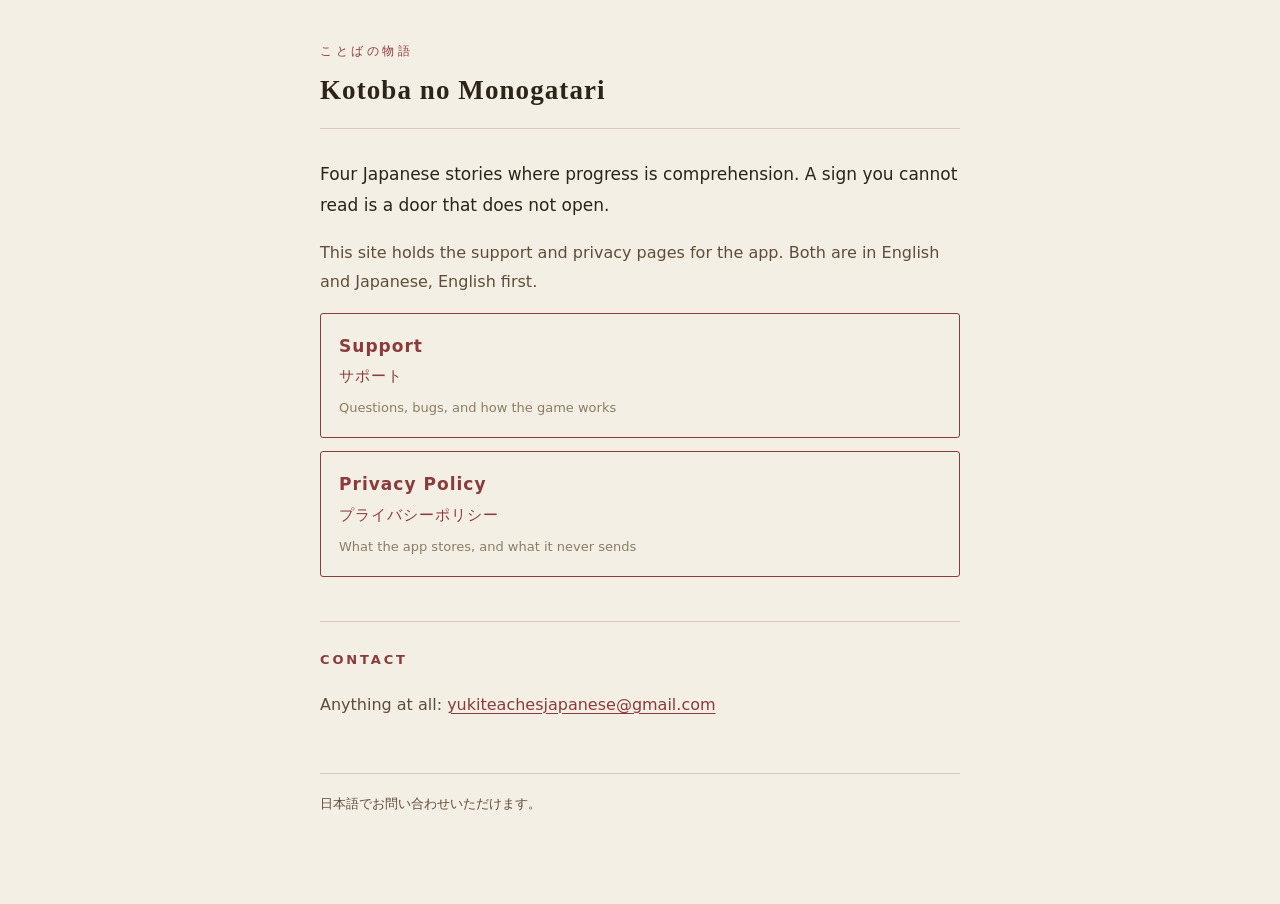
==== index.html @ 6cbe2940 "The support and privacy pages the App Store links to Both required by App Store Connect, both opened" ====
<!DOCTYPE html>
<html lang="en">
<head>
<meta charset="utf-8">
<meta name="viewport" content="width=device-width, initial-scale=1">
<title>ことばの物語 — Kotoba no Monogatari</title>
<meta name="description" content="Support and privacy information for ことばの物語 (Kotoba no Monogatari), a collection of Japanese-language reading games.">
<link rel="stylesheet" href="style.css">
</head>
<body>
<main>

<header>
  <p class="eyebrow">ことばの物語</p>
  <h1>Kotoba no Monogatari</h1>
</header>

<p class="lead">Four Japanese stories where progress is comprehension. A sign you
cannot read is a door that does not open.</p>

<p>This site holds the support and privacy pages for the app. Both are in
English and Japanese, English first.</p>

<a class="card" href="support.html"><b>Support</b><i>サポート</i>
  <span>Questions, bugs, and how the game works</span></a>

<a class="card" href="privacy.html"><b>Privacy Policy</b><i>プライバシーポリシー</i>
  <span>What the app stores, and what it never sends</span></a>

<h2>Contact</h2>
<p>Anything at all: <a href="mailto:yukiteachesjapanese@gmail.com">yukiteachesjapanese@gmail.com</a></p>

<footer>
  <p>日本語でお問い合わせいただけます。</p>
</footer>

</main>
</body>
</html>
---- style.css ----
/* ことばの物語 — the pages the App Store links to.

   Deliberately plain and deliberately self-contained: no fonts, no scripts, no
   analytics, nothing fetched from anywhere. A privacy policy that phones a
   third party on load is its own small joke, and this one promises it does not
   happen, so the page had better not do it. */

:root {
  --paper: #f4efe4;
  --ink:   #2c2418;
  --soft:  #5f4d39;
  --faint: #8a7d63;
  --accent:#8a3b3b;
  --rule:  rgba(138, 59, 59, 0.22);
}

@media (prefers-color-scheme: dark) {
  :root {
    --paper: #16181f;
    --ink:   #e6e1d5;
    --soft:  #b3ab9a;
    --faint: #8a8375;
    --accent:#d98a6a;
    --rule:  rgba(217, 138, 106, 0.24);
  }
}

* { box-sizing: border-box; }

html { -webkit-text-size-adjust: 100%; }

body {
  margin: 0;
  padding: 0 20px 72px;
  background: var(--paper);
  color: var(--ink);
  font-family: "Hiragino Kaku Gothic ProN", "Hiragino Sans", "Noto Sans JP",
               "Yu Gothic", system-ui, -apple-system, sans-serif;
  font-size: 16px;
  line-height: 1.85;
}

main { max-width: 40rem; margin: 0 auto; }

header {
  border-bottom: 1px solid var(--rule);
  padding: 40px 0 18px;
  margin-bottom: 30px;
}

.eyebrow {
  font-size: 12px;
  letter-spacing: 0.3em;
  color: var(--accent);
  margin: 0 0 10px;
}

h1 {
  font-family: "Shippori Mincho", "Hiragino Mincho ProN", "Yu Mincho", serif;
  font-size: 27px;
  letter-spacing: 0.04em;
  line-height: 1.4;
  margin: 0;
  font-weight: 600;
}

h2 {
  font-size: 13px;
  letter-spacing: 0.22em;
  color: var(--accent);
  text-transform: uppercase;
  border-top: 1px solid var(--rule);
  padding-top: 26px;
  margin: 44px 0 18px;
  font-weight: 600;
}

h3 {
  font-size: 16.5px;
  margin: 30px 0 6px;
  font-weight: 600;
  line-height: 1.6;
}

p { margin: 0 0 16px; color: var(--soft); }
p.lead { color: var(--ink); font-size: 17px; }

ul { margin: 0 0 16px; padding-left: 1.25em; color: var(--soft); }
li { margin-bottom: 7px; }

a { color: var(--accent); text-decoration-thickness: 1px; text-underline-offset: 3px; }
a:hover { text-decoration-thickness: 2px; }

/* the two big links on the front page */
.card {
  display: block;
  border: 1px solid var(--accent);
  border-radius: 3px;
  padding: 17px 18px;
  margin-bottom: 13px;
  text-decoration: none;
  color: var(--accent);
  font-size: 17px;
  letter-spacing: 0.06em;
}
.card:hover { background: rgba(138, 59, 59, 0.06); }
/* the two languages stack rather than sharing a line: "プライバシーポリシー"
   set beside an English title wraps mid-word on a narrow phone, and a lone
   ー on the second line looks like a mistake */
.card b { display: block; font-weight: 600; }
.card i { display: block; font-style: normal; font-size: 14.5px; margin-top: 1px; }
.card span { display: block; color: var(--faint); font-size: 13px; letter-spacing: 0; margin-top: 6px; }

.langswitch { font-size: 13px; letter-spacing: 0.06em; color: var(--faint); margin: 0 0 6px; }

.updated { font-size: 13px; color: var(--faint); margin: 0 0 30px; }

footer {
  border-top: 1px solid var(--rule);
  margin-top: 54px;
  padding-top: 18px;
  font-size: 13px;
  color: var(--faint);
}
footer a { color: var(--faint); }
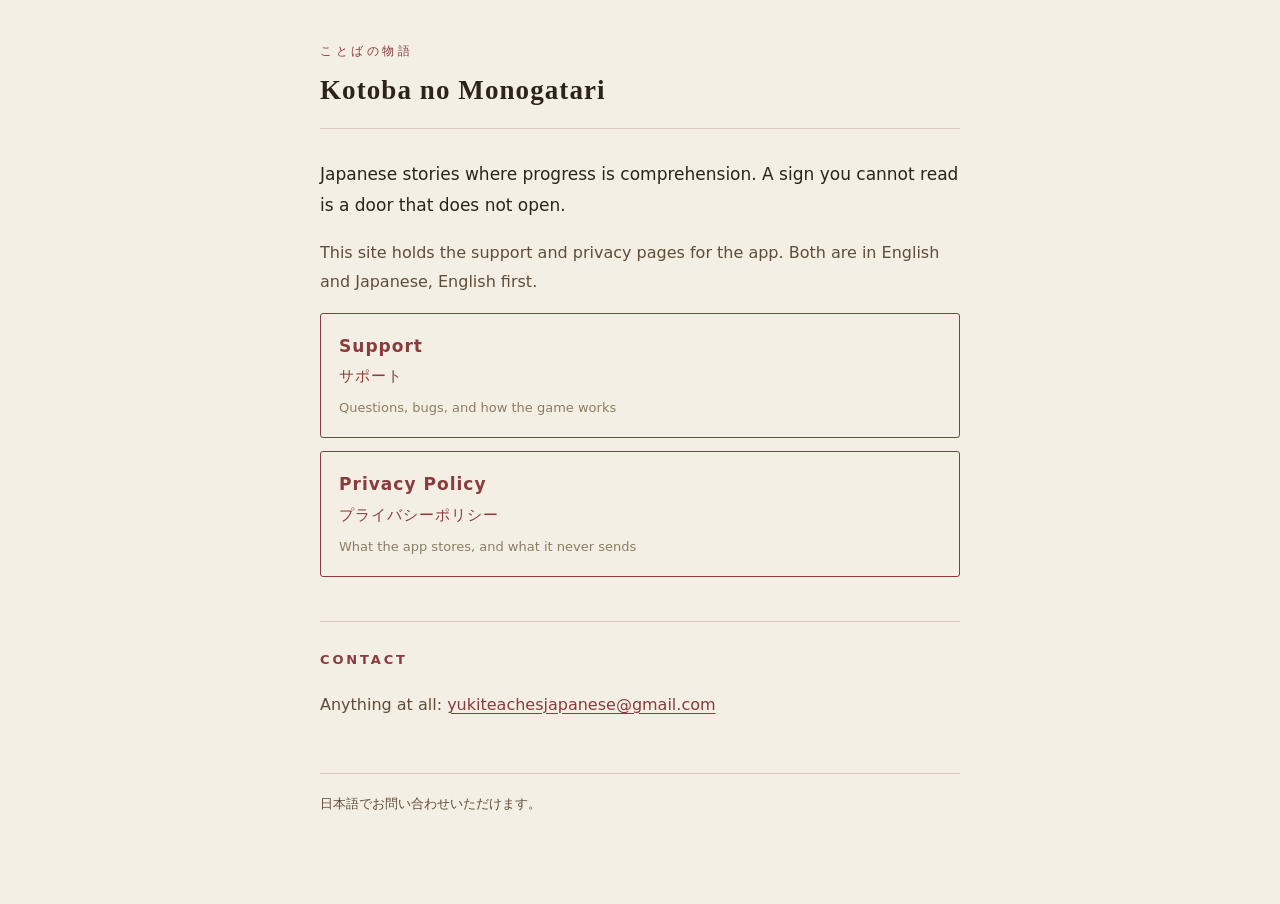
==== commit 9c66906f: "Update index.html" ====
--- a/index.html
+++ b/index.html
@@ -15,7 +15,7 @@
   <h1>Kotoba no Monogatari</h1>
 </header>
 
-<p class="lead">Four Japanese stories where progress is comprehension. A sign you
+<p class="lead">Japanese stories where progress is comprehension. A sign you
 cannot read is a door that does not open.</p>
 
 <p>This site holds the support and privacy pages for the app. Both are in
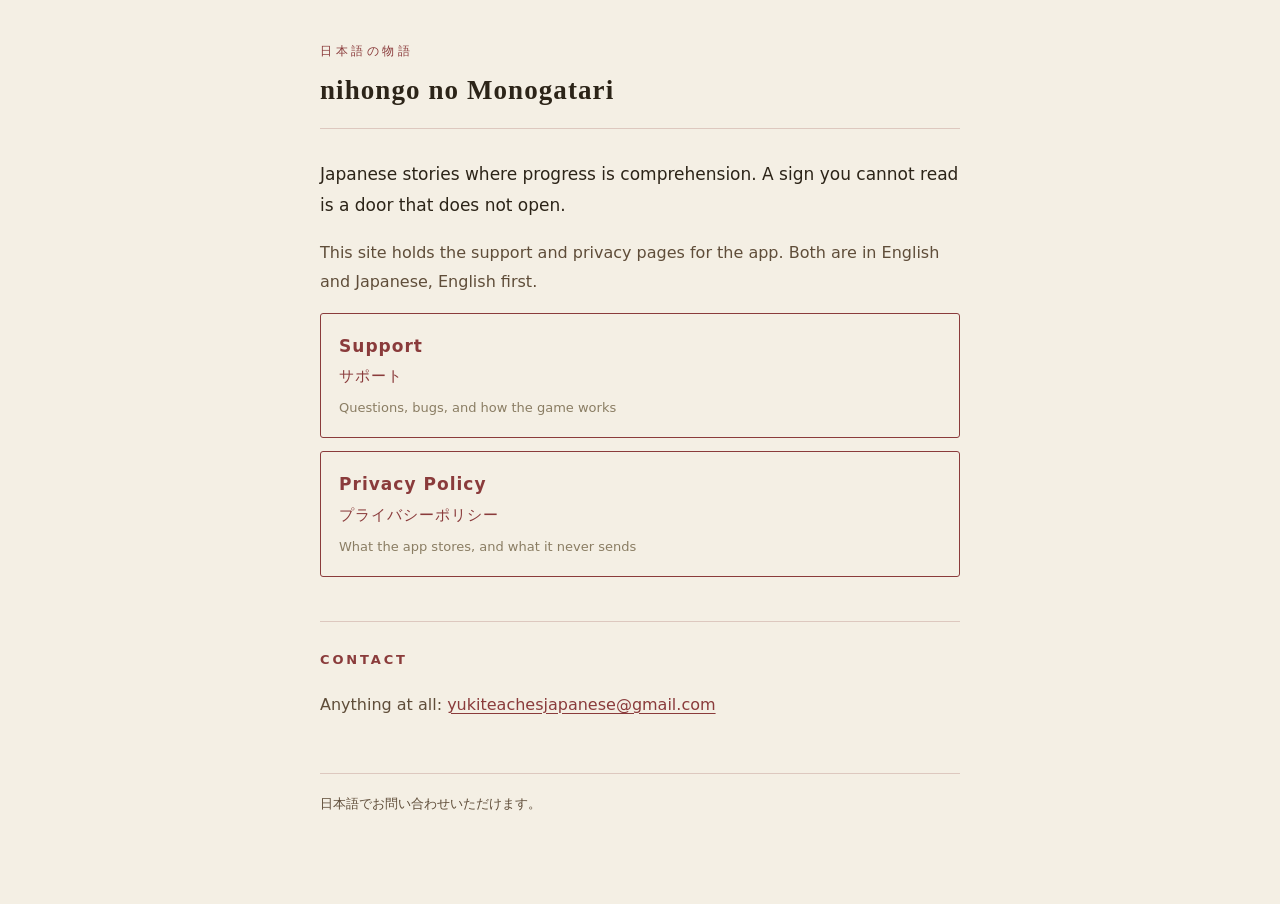
==== commit 490cce56: "Update index.html" ====
--- a/index.html
+++ b/index.html
@@ -3,7 +3,7 @@
 <head>
 <meta charset="utf-8">
 <meta name="viewport" content="width=device-width, initial-scale=1">
-<title>ことばの物語 — Kotoba no Monogatari</title>
+<title>日本語の物語</title>
 <meta name="description" content="Support and privacy information for ことばの物語 (Kotoba no Monogatari), a collection of Japanese-language reading games.">
 <link rel="stylesheet" href="style.css">
 </head>
@@ -11,8 +11,8 @@
 <main>
 
 <header>
-  <p class="eyebrow">ことばの物語</p>
-  <h1>Kotoba no Monogatari</h1>
+  <p class="eyebrow">日本語の物語</p>
+  <h1>nihongo no Monogatari</h1>
 </header>
 
 <p class="lead">Japanese stories where progress is comprehension. A sign you
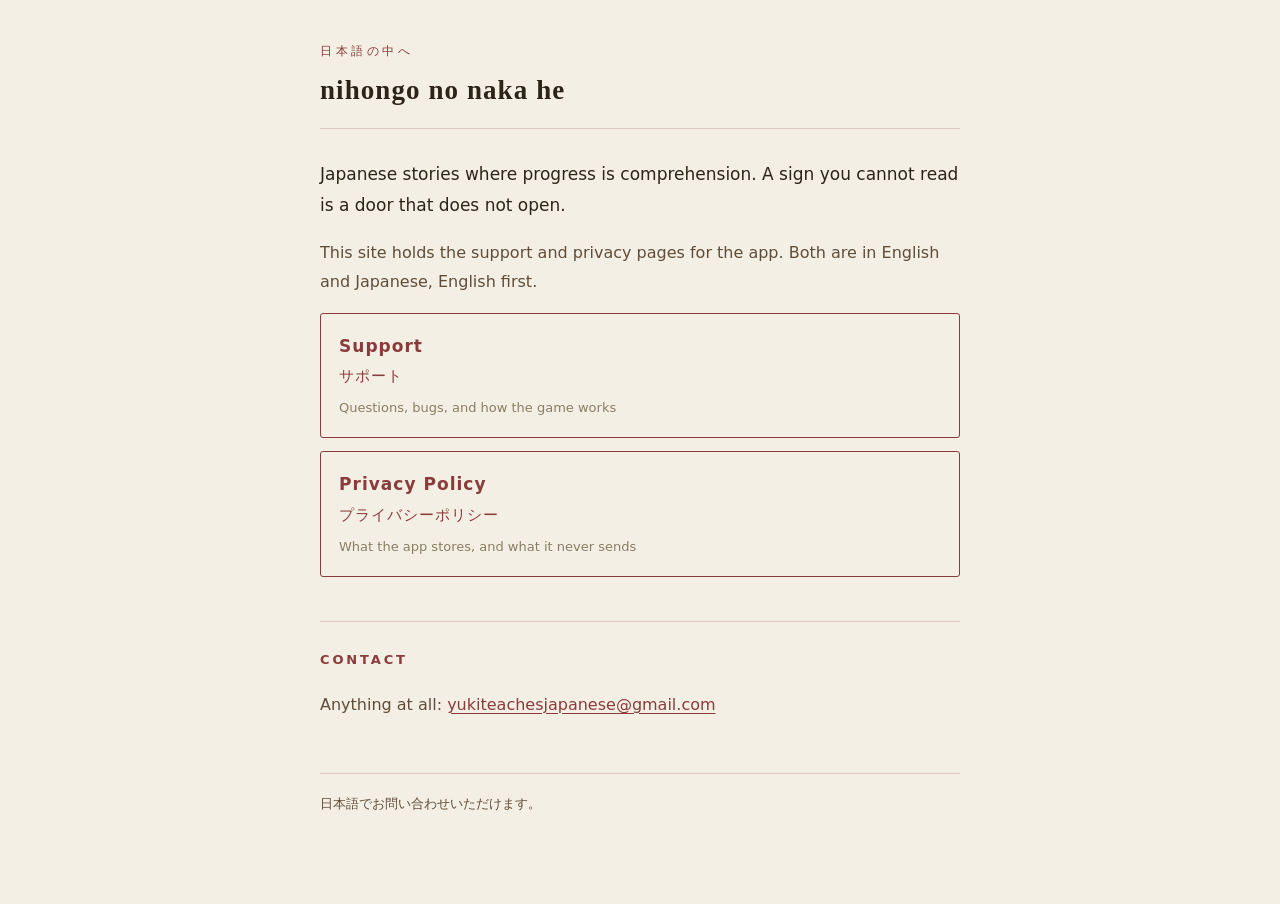
==== commit 3c3d0ce1: "Update title and header for Japanese stories page" ====
--- a/index.html
+++ b/index.html
@@ -3,16 +3,16 @@
 <head>
 <meta charset="utf-8">
 <meta name="viewport" content="width=device-width, initial-scale=1">
-<title>日本語の物語</title>
-<meta name="description" content="Support and privacy information for ことばの物語 (Kotoba no Monogatari), a collection of Japanese-language reading games.">
+<title>日本語の中へ</title>
+<meta name="description" content="Support and privacy information for 日本語の中へ, a collection of Japanese-language reading games.">
 <link rel="stylesheet" href="style.css">
 </head>
 <body>
 <main>
 
 <header>
-  <p class="eyebrow">日本語の物語</p>
-  <h1>nihongo no Monogatari</h1>
+  <p class="eyebrow">日本語の中へ</p>
+  <h1>nihongo no naka he</h1>
 </header>
 
 <p class="lead">Japanese stories where progress is comprehension. A sign you
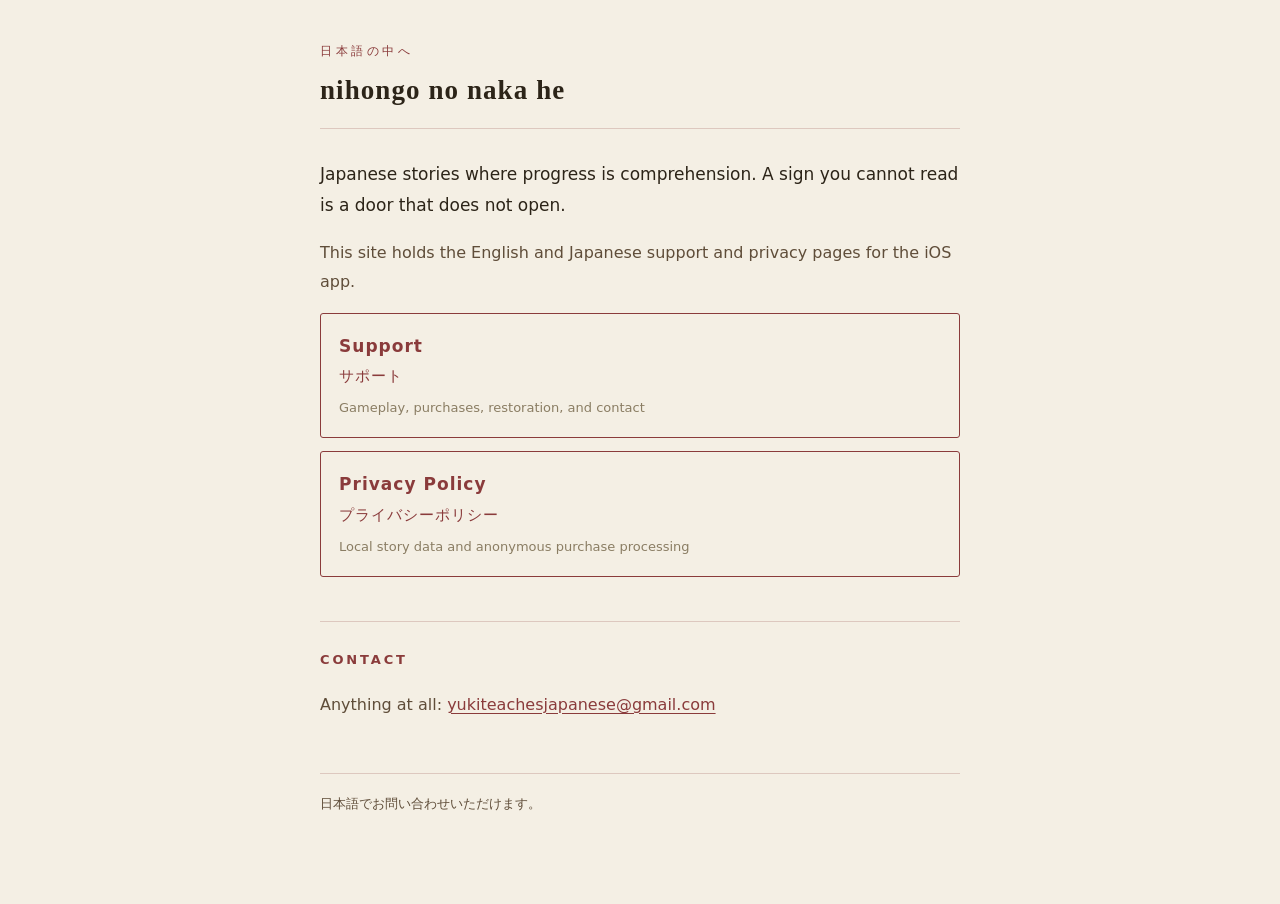
==== commit 65a70c04: "Update index.html for Full Access" ====
--- a/index.html
+++ b/index.html
@@ -9,31 +9,22 @@
 </head>
 <body>
 <main>
-
 <header>
   <p class="eyebrow">日本語の中へ</p>
   <h1>nihongo no naka he</h1>
 </header>
-
 <p class="lead">Japanese stories where progress is comprehension. A sign you
 cannot read is a door that does not open.</p>
-
-<p>This site holds the support and privacy pages for the app. Both are in
-English and Japanese, English first.</p>
-
+<p>This site holds the English and Japanese support and privacy pages for the
+iOS app.</p>
 <a class="card" href="support.html"><b>Support</b><i>サポート</i>
-  <span>Questions, bugs, and how the game works</span></a>
-
+  <span>Gameplay, purchases, restoration, and contact</span></a>
 <a class="card" href="privacy.html"><b>Privacy Policy</b><i>プライバシーポリシー</i>
-  <span>What the app stores, and what it never sends</span></a>
-
+  <span>Local story data and anonymous purchase processing</span></a>
 <h2>Contact</h2>
 <p>Anything at all: <a href="mailto:yukiteachesjapanese@gmail.com">yukiteachesjapanese@gmail.com</a></p>
-
-<footer>
-  <p>日本語でお問い合わせいただけます。</p>
-</footer>
-
+<footer><p>日本語でお問い合わせいただけます。</p></footer>
 </main>
 </body>
 </html>
+
